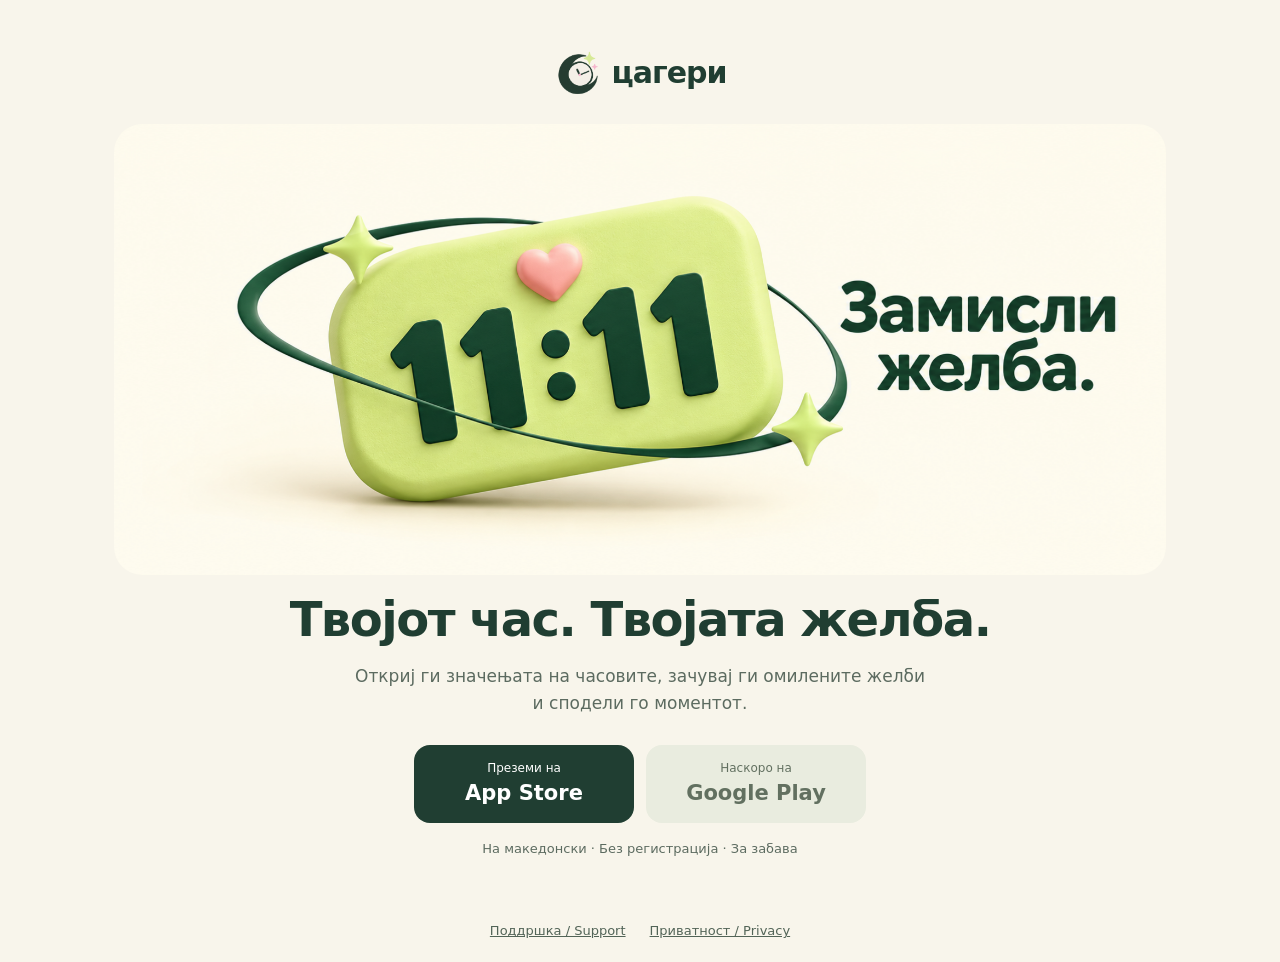
==== cageri/index.html @ b3fc3145 "Add Cageri smart download landing page" ====
<!doctype html>
<html lang="mk">
<head>
  <meta charset="utf-8">
  <meta name="viewport" content="width=device-width,initial-scale=1">
  <meta name="theme-color" content="#203e32">
  <title>Цагери — Замисли желба.</title>
  <meta name="description" content="Твојот час. Твојата желба. Преземи Цагери: значења на часовите, омилени желби и потсетници на македонски.">
  <link rel="canonical" href="https://atelabro.github.io/cageri/">
  <meta property="og:title" content="Цагери — Замисли желба.">
  <meta property="og:description" content="Твојот час. Твојата желба. Достапно на App Store. Наскоро за Android.">
  <meta property="og:type" content="website">
  <meta property="og:url" content="https://atelabro.github.io/cageri/">
  <meta property="og:image" content="https://atelabro.github.io/cageri/assets/header.png">
  <meta name="twitter:card" content="summary_large_image">
  <style>
    *{box-sizing:border-box}body{margin:0;background:#f8f5eb;color:#203e32;font-family:system-ui,-apple-system,BlinkMacSystemFont,"Segoe UI",sans-serif;min-height:100svh;display:flex;flex-direction:column}main{width:min(1100px,100%);margin:auto;text-align:center;padding:48px 24px 28px}.brand{display:flex;align-items:center;justify-content:center;gap:10px;font-size:30px;font-weight:850;letter-spacing:-1px}.brand img{width:48px;height:48px;object-fit:contain}.hero{display:block;width:100%;height:auto;margin:28px auto 12px;border-radius:28px}h1{font-size:clamp(30px,5vw,48px);letter-spacing:-1.5px;margin:16px 0}p{font-size:17px;line-height:1.6;max-width:580px;margin:12px auto;color:#5c6b60}.actions{display:flex;justify-content:center;flex-wrap:wrap;gap:12px;margin:28px 0 16px}.store,.soon{min-width:220px;border-radius:16px;padding:16px 26px;text-decoration:none;display:flex;flex-direction:column;align-items:center;justify-content:center;line-height:1.25}.store{background:#203e32;color:#fff}.store:hover{background:#315443}.store:focus-visible,a:focus-visible{outline:3px solid #9a496b;outline-offset:5px}.store small,.soon small{font-size:12px;margin-bottom:4px}.store strong,.soon strong{font-size:21px}.soon{background:#e9ecdf;color:#627060}.note{font-size:13px}footer{text-align:center;padding:24px;display:flex;justify-content:center;gap:24px;flex-wrap:wrap}footer a{color:#526457;font-size:13px}#redirect-status{font-size:14px}@media(max-width:540px){main{padding:28px 16px 16px}.hero{margin-top:24px;border-radius:16px}h1{letter-spacing:-1px}.actions{flex-direction:column;align-items:stretch}.store,.soon{width:100%}}
  </style>
</head>
<body>
  <main>
    <div class="brand"><img src="assets/logo.png" alt="" width="48" height="48"><span>цагери</span></div>
    <img class="hero" src="assets/header.png" alt="11:11 — Замисли желба." width="3840" height="1646">
    <h1>Твојот час. Твојата желба.</h1>
    <p>Откриј ги значењата на часовите, зачувај ги омилените желби и сподели го моментот.</p>
    <div class="actions">
      <a class="store" href="https://apps.apple.com/app/id6817363033"><small>Преземи на</small><strong>App Store</strong></a>
      <div class="soon" id="android-option"><small>Наскоро на</small><strong>Google Play</strong></div>
    </div>
    <p id="redirect-status" role="status"></p>
    <p class="note">На македонски · Без регистрација · За забава</p>
  </main>
  <footer><a href="support.html">Поддршка / Support</a><a href="privacy.html">Приватност / Privacy</a></footer>
  <script>
    (() => {
      const iosUrl = 'https://apps.apple.com/app/id6817363033';
      const androidUrl = 'https://play.google.com/store/apps/details?id=com.alab.cageri';
      // Set true only after the public Google Play production release is live.
      const androidLive = false;
      const ua = navigator.userAgent || '';
      const isIOS = /iPad|iPhone|iPod/i.test(ua) || (/Macintosh/i.test(ua) && navigator.maxTouchPoints > 1);
      const isAndroid = /Android/i.test(ua);
      const preview = new URLSearchParams(location.search).get('preview') === '1';
      if (androidLive) {
        const link = document.createElement('a');
        link.className = 'store'; link.href = androidUrl;
        link.innerHTML = '<small>Преземи на</small><strong>Google Play</strong>';
        document.getElementById('android-option').replaceWith(link);
      }
      if (!preview && (isIOS || (isAndroid && androidLive))) {
        document.getElementById('redirect-status').textContent = 'Се отвора продавницата… Ако не се отвори, користи го копчето погоре.';
        location.replace(isIOS ? iosUrl : androidUrl);
      } else if (isAndroid && !androidLive) {
        document.getElementById('redirect-status').textContent = 'Android верзијата пристигнува наскоро. Провери повторно тука.';
      }
    })();
  </script>
</body>
</html>
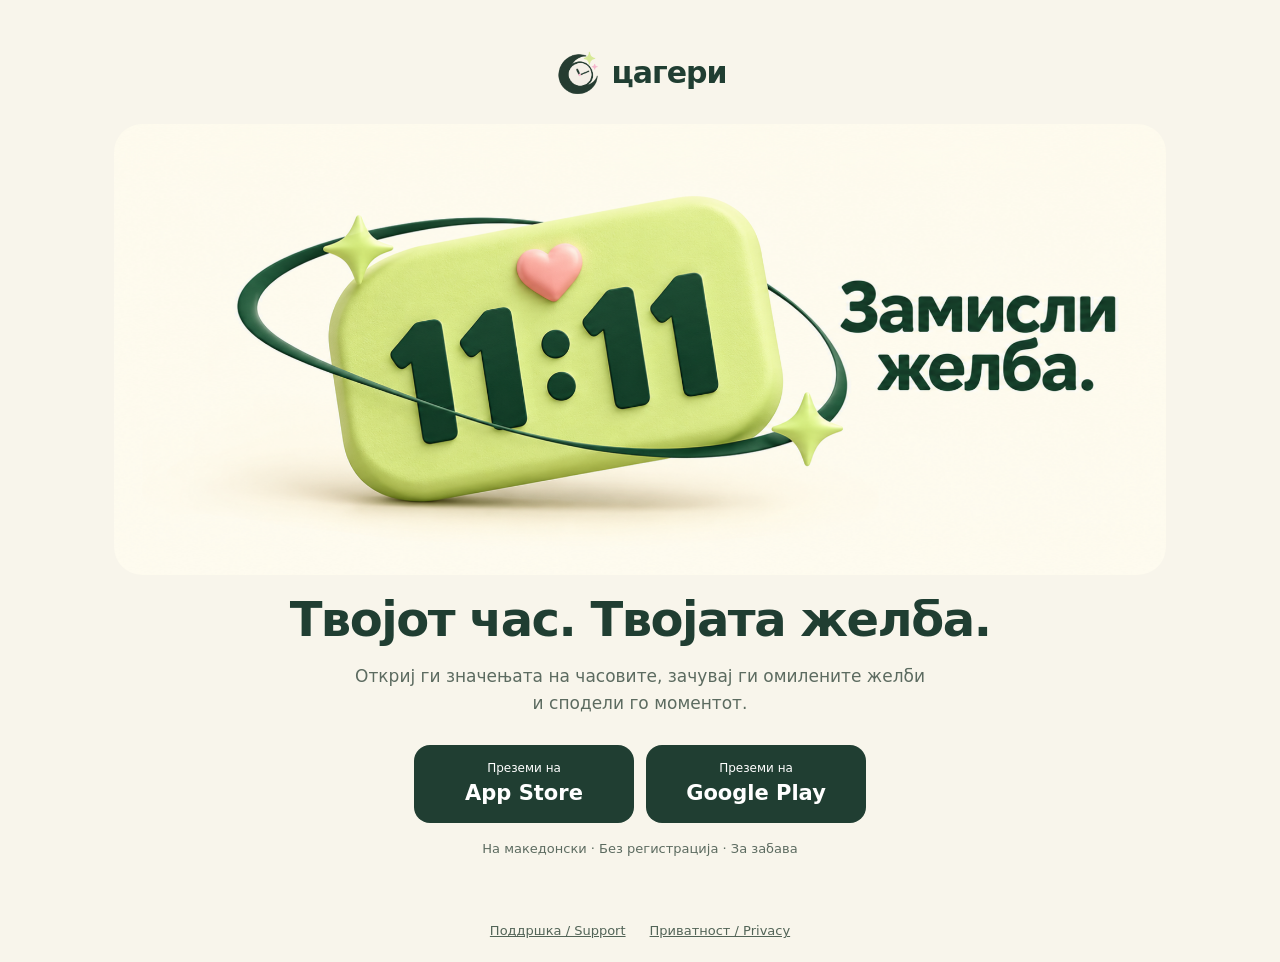
==== commit e0306d21: "Enable live Android downloads for Cageri" ====
--- a/cageri/index.html
+++ b/cageri/index.html
@@ -8,7 +8,7 @@
   <meta name="description" content="Твојот час. Твојата желба. Преземи Цагери: значења на часовите, омилени желби и потсетници на македонски.">
   <link rel="canonical" href="https://atelabro.github.io/cageri/">
   <meta property="og:title" content="Цагери — Замисли желба.">
-  <meta property="og:description" content="Твојот час. Твојата желба. Достапно на App Store. Наскоро за Android.">
+  <meta property="og:description" content="Твојот час. Твојата желба. Достапно на App Store и Google Play.">
   <meta property="og:type" content="website">
   <meta property="og:url" content="https://atelabro.github.io/cageri/">
   <meta property="og:image" content="https://atelabro.github.io/cageri/assets/header.png">
@@ -25,7 +25,7 @@
     <p>Откриј ги значењата на часовите, зачувај ги омилените желби и сподели го моментот.</p>
     <div class="actions">
       <a class="store" href="https://apps.apple.com/app/id6817363033"><small>Преземи на</small><strong>App Store</strong></a>
-      <div class="soon" id="android-option"><small>Наскоро на</small><strong>Google Play</strong></div>
+      <a class="store" id="android-option" href="https://play.google.com/store/apps/details?id=com.alab.cageri"><small>Преземи на</small><strong>Google Play</strong></a>
     </div>
     <p id="redirect-status" role="status"></p>
     <p class="note">На македонски · Без регистрација · За забава</p>
@@ -35,8 +35,8 @@
     (() => {
       const iosUrl = 'https://apps.apple.com/app/id6817363033';
       const androidUrl = 'https://play.google.com/store/apps/details?id=com.alab.cageri';
-      // Set true only after the public Google Play production release is live.
-      const androidLive = false;
+      // Google Play production release is live.
+      const androidLive = true;
       const ua = navigator.userAgent || '';
       const isIOS = /iPad|iPhone|iPod/i.test(ua) || (/Macintosh/i.test(ua) && navigator.maxTouchPoints > 1);
       const isAndroid = /Android/i.test(ua);
